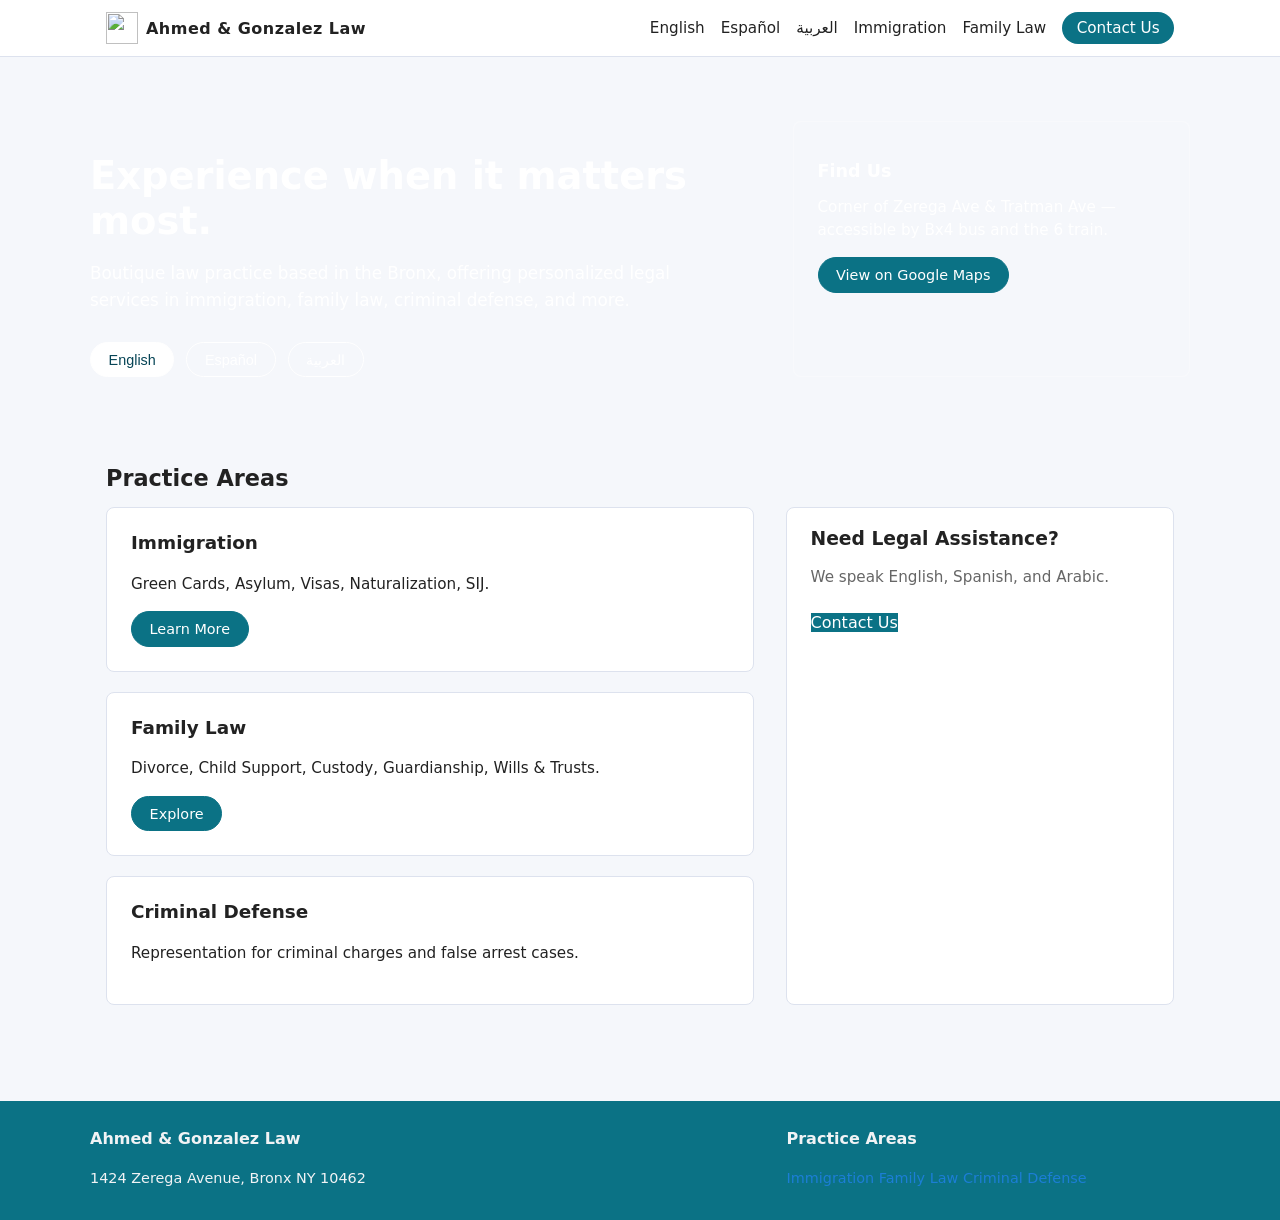
==== index.html @ 52306f24 "Add initial HTML structure for law firm website" ====
<!DOCTYPE html>
<html lang="en">
<head>
  <meta charset="UTF-8">
  <title>Ahmed & Gonzalez Law – Experience when it matters</title>
  <link rel="stylesheet" href="style.css">
</head>
<body>

<header>
  <div class="navbar">
    <div class="brand">
      <img src="images/logo.png" class="brand-icon">
      <div class="brand-title">Ahmed & Gonzalez Law</div>
    </div>
    <nav class="nav-links">
      <a href="index.html">English</a>
      <a href="index.html">Español</a>
      <a href="index.html">العربية</a>
      <a href="immigration.html">Immigration</a>
      <a href="family-law.html">Family Law</a>
      <a href="contact.html" class="btn-primary">Contact Us</a>
    </nav>
  </div>
</header>

<section class="hero" style="background-image:url('images/statue.jpg');">
  <div class="hero-inner">
    <div class="hero-main">
      <h1>Experience when it matters most.</h1>
      <p>Boutique law practice based in the Bronx, offering personalized legal services in immigration, family law, criminal defense, and more.</p>

      <div class="hero-languages">
        <button class="btn-pill primary">English</button>
        <button class="btn-pill">Español</button>
        <button class="btn-pill">العربية</button>
      </div>
    </div>

    <aside class="hero-side">
      <h2>Find Us</h2>
      <p>Corner of Zerega Ave & Tratman Ave — accessible by Bx4 bus and the 6 train.</p>
      <a href="#" class="btn btn-primary">View on Google Maps</a>
    </aside>
  </div>
</section>

<main>
  <section class="section">
    <div class="section-header">
      <h2>Practice Areas</h2>
    </div>

    <div class="grid-2">
      <div>
        <div class="card">
          <h3>Immigration</h3>
          <p>Green Cards, Asylum, Visas, Naturalization, SIJ.</p>
          <a href="immigration.html" class="btn btn-primary">Learn More</a>
        </div>

        <div class="card">
          <h3>Family Law</h3>
          <p>Divorce, Child Support, Custody, Guardianship, Wills & Trusts.</p>
          <a href="family-law.html" class="btn btn-primary">Explore</a>
        </div>

        <div class="card">
          <h3>Criminal Defense</h3>
          <p>Representation for criminal charges and false arrest cases.</p>
        </div>
      </div>

      <aside class="sidebar">
        <h3>Need Legal Assistance?</h3>
        <p>We speak English, Spanish, and Arabic.</p>
        <a href="contact.html" class="btn-primary">Contact Us</a>
      </aside>
    </div>
  </section>
</main>

<footer>
  <div class="footer-inner">
    <div>
      <h4>Ahmed & Gonzalez Law</h4>
      <p>1424 Zerega Avenue, Bronx NY 10462</p>
    </div>
    <div>
      <h4>Practice Areas</h4>
      <a href="immigration.html">Immigration</a>
      <a href="family-law.html">Family Law</a>
      <a href="contact.html">Criminal Defense</a>
    </div>
  </div>
</footer>

</body>
</html>
---- style.css ----
:root {
  --primary: #0b7285;
  --primary-dark: #074556;
  --accent: #1c7ed6;
  --bg: #f5f7fb;
  --text: #222;
  --muted: #666;
  --danger: #c92a2a;
  --border: #dde2ee;
  --card-bg: #ffffff;
  --footer-bg: #0b7285;
  --footer-text: #f1f3f5;
  --max-width: 1100px;
  --radius: 8px;
}

*,
*::before,
*::after {
  box-sizing: border-box;
}

body {
  margin: 0;
  font-family: system-ui, -apple-system, BlinkMacSystemFont, "Segoe UI", sans-serif;
  background: var(--bg);
  color: var(--text);
}

a {
  color: var(--accent);
  text-decoration: none;
}

a:hover {
  text-decoration: underline;
}

header {
  background: #ffffff;
  border-bottom: 1px solid var(--border);
}

.navbar {
  max-width: var(--max-width);
  margin: 0 auto;
  padding: 0.75rem 1rem;
  display: flex;
  align-items: center;
  justify-content: space-between;
}

.brand {
  display: flex;
  align-items: center;
  gap: 0.5rem;
}

.brand-icon {
  width: 32px;
  height: 32px;
}

.brand-title {
  font-weight: 600;
  letter-spacing: 0.03em;
}

.nav-links {
  display: flex;
  align-items: center;
  gap: 1rem;
  font-size: 0.95rem;
}

.nav-links a {
  color: var(--text);
  font-weight: 500;
}

.nav-links .btn-primary {
  padding: 0.45rem 0.9rem;
  border-radius: 999px;
  background: var(--primary);
  color: #fff;
  border: none;
}

.nav-links .btn-primary:hover {
  background: var(--primary-dark);
  text-decoration: none;
}

/* Hero */

.hero {
  background: linear-gradient(
      to bottom,
      rgba(7, 69, 86, 0.85),
      rgba(7, 69, 86, 0.92)
    ),
    url("images/statue.jpg") center/cover no-repeat;
  color: #fff;
  padding: 4rem 1rem 3rem;
}

.hero-inner {
  max-width: var(--max-width);
  margin: 0 auto;
  display: grid;
  grid-template-columns: minmax(0, 2fr) minmax(0, 1.2fr);
  gap: 2.5rem;
}

.hero-main h1 {
  font-size: 2.4rem;
  margin-bottom: 0.75rem;
}

.hero-main p {
  font-size: 1.05rem;
  line-height: 1.6;
  max-width: 620px;
}

.hero-languages {
  margin-top: 1.75rem;
  display: flex;
  flex-wrap: wrap;
  gap: 0.75rem;
}

.btn-pill {
  padding: 0.55rem 1.1rem;
  border-radius: 999px;
  border: 1px solid #fff;
  background: transparent;
  color: #fff;
  font-size: 0.9rem;
  cursor: pointer;
}

.btn-pill.primary {
  background: #fff;
  color: var(--primary-dark);
}

.hero-side {
  background: rgba(255, 255, 255, 0.08);
  border-radius: var(--radius);
  padding: 1.5rem;
  border: 1px solid rgba(255, 255, 255, 0.25);
}

.hero-side h2 {
  font-size: 1.1rem;
  margin-bottom: 0.75rem;
}

.hero-side p {
  font-size: 0.95rem;
  line-height: 1.5;
}

/* Main layout */

main {
  max-width: var(--max-width);
  margin: 0 auto;
  padding: 2.5rem 1rem 3.5rem;
}

.section {
  margin-bottom: 2.5rem;
}

.section-header {
  margin-bottom: 1rem;
}

.section-header h2 {
  font-size: 1.4rem;
  margin: 0;
}

.section-header p {
  margin: 0.35rem 0 0;
  color: var(--muted);
  font-size: 0.95rem;
}

.card {
  background: var(--card-bg);
  border-radius: var(--radius);
  border: 1px solid var(--border);
  padding: 1.5rem;
}

.card + .card {
  margin-top: 1.25rem;
}

.card h3 {
  margin-top: 0;
  font-size: 1.15rem;
}

.card p {
  font-size: 0.95rem;
  line-height: 1.6;
}

.card ul {
  margin: 0.5rem 0 0.5rem 1.2rem;
  padding: 0;
  font-size: 0.95rem;
}

.card li {
  margin-bottom: 0.25rem;
}

/* Two-column content */

.grid-2 {
  display: grid;
  grid-template-columns: minmax(0, 2fr) minmax(0, 1.2fr);
  gap: 2rem;
}

.sidebar {
  background: var(--card-bg);
  border-radius: var(--radius);
  border: 1px solid var(--border);
  padding: 1.25rem 1.5rem;
}

.sidebar h3 {
  margin-top: 0;
}

.sidebar p {
  font-size: 0.95rem;
  color: var(--muted);
}

.sidebar .btn-primary {
  display: inline-block;
  margin-top: 0.75rem;
}

/* Buttons */

.btn {
  display: inline-block;
  padding: 0.55rem 1.1rem;
  border-radius: 999px;
  border: 1px solid var(--border);
  background: #fff;
  color: var(--primary-dark);
  font-size: 0.9rem;
  cursor: pointer;
}

.btn-primary {
  border-color: var(--primary);
  background: var(--primary);
  color: #fff;
}

.btn-primary:hover {
  background: var(--primary-dark);
}

.btn-outline {
  background: transparent;
}

/* Forms */

form {
  display: grid;
  gap: 0.75rem;
}

label {
  font-size: 0.9rem;
  font-weight: 500;
}

input,
select,
textarea {
  width: 100%;
  padding: 0.5rem 0.6rem;
  border-radius: 6px;
  border: 1px solid var(--border);
  font-size: 0.9rem;
  font-family: inherit;
}

textarea {
  min-height: 120px;
  resize: vertical;
}

.disclaimer {
  font-size: 0.8rem;
  color: var(--danger);
  margin-top: 0.5rem;
}

/* Footer */

footer {
  background: var(--footer-bg);
  color: var(--footer-text);
  padding: 1.75rem 1rem 1.25rem;
}

.footer-inner {
  max-width: var(--max-width);
  margin: 0 auto;
  display: grid;
  grid-template-columns: minmax(0, 2fr) minmax(0, 1.2fr);
  gap: 1.5rem;
  font-size: 0.9rem;
}

.footer-inner h4 {
  margin-top: 0;
  font-size: 1rem;
}

.footer-links {
  display: flex;
  flex-wrap: wrap;
  gap: 0.75rem;
  margin-top: 0.5rem;
}

.footer-links a {
  color: var(--footer-text);
  font-size: 0.85rem;
}

.footer-bottom {
  max-width: var(--max-width);
  margin: 0.75rem auto 0;
  font-size: 0.8rem;
  color: #dbe4ff;
  display: flex;
  justify-content: space-between;
  flex-wrap: wrap;
}

/* Responsive */

@media (max-width: 900px) {
  .hero-inner,
  .grid-2,
  .footer-inner {
    grid-template-columns: minmax(0, 1fr);
  }
}

@media (max-width: 640px) {
  .nav-links {
    display: none;
  }
}
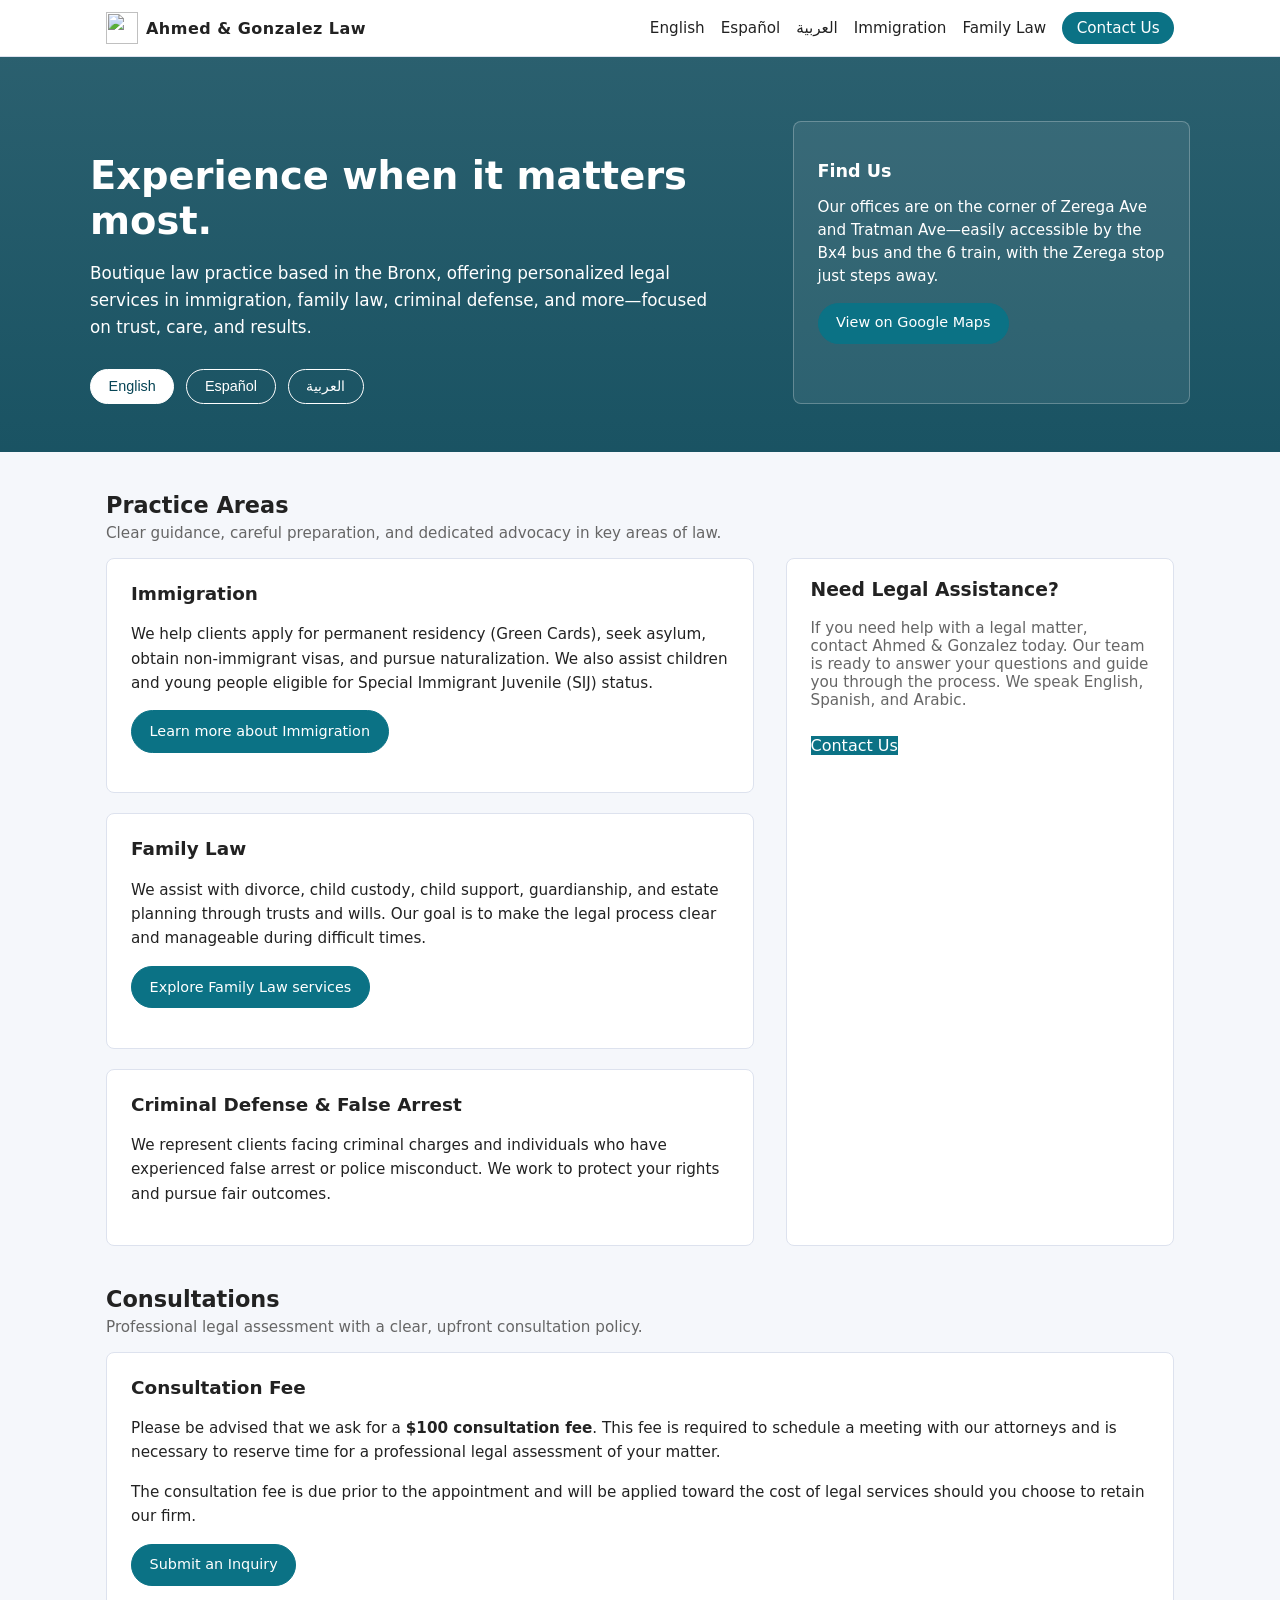
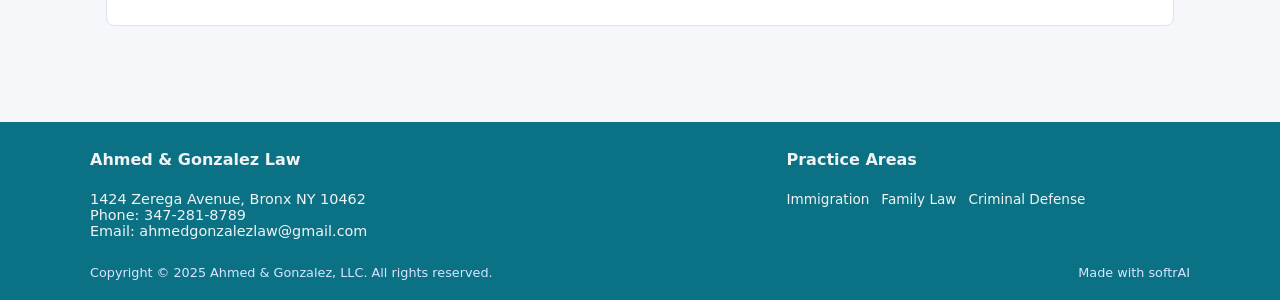
==== commit 2f8f0295: "Refactor index.html with includes and content updates Updated the HTML structure by including header" ====
--- a/index.html
+++ b/index.html
@@ -4,31 +4,23 @@
   <meta charset="UTF-8">
   <title>Ahmed & Gonzalez Law – Experience when it matters</title>
   <link rel="stylesheet" href="style.css">
+  <script src="include.js" defer></script>
 </head>
+
 <body>
 
-<header>
-  <div class="navbar">
-    <div class="brand">
-      <img src="images/logo.png" class="brand-icon">
-      <div class="brand-title">Ahmed & Gonzalez Law</div>
-    </div>
-    <nav class="nav-links">
-      <a href="index.html">English</a>
-      <a href="index.html">Español</a>
-      <a href="index.html">العربية</a>
-      <a href="immigration.html">Immigration</a>
-      <a href="family-law.html">Family Law</a>
-      <a href="contact.html" class="btn-primary">Contact Us</a>
-    </nav>
-  </div>
-</header>
+<!-- HEADER INCLUDE -->
+<div data-include="header.html"></div>
 
-<section class="hero" style="background-image:url('images/statue.jpg');">
+<!-- HERO SECTION -->
+<section class="hero">
   <div class="hero-inner">
     <div class="hero-main">
       <h1>Experience when it matters most.</h1>
-      <p>Boutique law practice based in the Bronx, offering personalized legal services in immigration, family law, criminal defense, and more.</p>
+      <p>
+        Boutique law practice based in the Bronx, offering personalized legal services in immigration,
+        family law, criminal defense, and more—focused on trust, care, and results.
+      </p>
 
       <div class="hero-languages">
         <button class="btn-pill primary">English</button>
@@ -39,61 +31,94 @@
 
     <aside class="hero-side">
       <h2>Find Us</h2>
-      <p>Corner of Zerega Ave & Tratman Ave — accessible by Bx4 bus and the 6 train.</p>
-      <a href="#" class="btn btn-primary">View on Google Maps</a>
+      <p>
+        Our offices are on the corner of Zerega Ave and Tratman Ave—easily accessible by the Bx4 bus and the 6 train,
+        with the Zerega stop just steps away.
+      </p>
+      <p style="margin-top:0.75rem;">
+        <a href="https://maps.google.com" class="btn btn-primary">View on Google Maps</a>
+      </p>
     </aside>
   </div>
 </section>
 
+<!-- MAIN CONTENT -->
 <main>
   <section class="section">
     <div class="section-header">
       <h2>Practice Areas</h2>
+      <p>Clear guidance, careful preparation, and dedicated advocacy in key areas of law.</p>
     </div>
 
     <div class="grid-2">
       <div>
         <div class="card">
           <h3>Immigration</h3>
-          <p>Green Cards, Asylum, Visas, Naturalization, SIJ.</p>
-          <a href="immigration.html" class="btn btn-primary">Learn More</a>
+          <p>
+            We help clients apply for permanent residency (Green Cards), seek asylum, obtain non‑immigrant visas,
+            and pursue naturalization. We also assist children and young people eligible for Special Immigrant Juvenile (SIJ) status.
+          </p>
+          <p style="margin-top:0.5rem;">
+            <a href="immigration.html" class="btn btn-primary">Learn more about Immigration</a>
+          </p>
         </div>
 
         <div class="card">
           <h3>Family Law</h3>
-          <p>Divorce, Child Support, Custody, Guardianship, Wills & Trusts.</p>
-          <a href="family-law.html" class="btn btn-primary">Explore</a>
+          <p>
+            We assist with divorce, child custody, child support, guardianship, and estate planning through trusts and wills.
+            Our goal is to make the legal process clear and manageable during difficult times.
+          </p>
+          <p style="margin-top:0.5rem;">
+            <a href="family-law.html" class="btn btn-primary">Explore Family Law services</a>
+          </p>
         </div>
 
         <div class="card">
-          <h3>Criminal Defense</h3>
-          <p>Representation for criminal charges and false arrest cases.</p>
+          <h3>Criminal Defense & False Arrest</h3>
+          <p>
+            We represent clients facing criminal charges and individuals who have experienced false arrest or police misconduct.
+            We work to protect your rights and pursue fair outcomes.
+          </p>
         </div>
       </div>
 
       <aside class="sidebar">
         <h3>Need Legal Assistance?</h3>
-        <p>We speak English, Spanish, and Arabic.</p>
+        <p>
+          If you need help with a legal matter, contact Ahmed & Gonzalez today. Our team is ready to answer your questions
+          and guide you through the process. We speak English, Spanish, and Arabic.
+        </p>
         <a href="contact.html" class="btn-primary">Contact Us</a>
       </aside>
     </div>
   </section>
+
+  <section class="section">
+    <div class="section-header">
+      <h2>Consultations</h2>
+      <p>Professional legal assessment with a clear, upfront consultation policy.</p>
+    </div>
+
+    <div class="card">
+      <h3>Consultation Fee</h3>
+      <p>
+        Please be advised that we ask for a <strong>$100 consultation fee</strong>. This fee is required to schedule a meeting
+        with our attorneys and is necessary to reserve time for a professional legal assessment of your matter.
+      </p>
+      <p>
+        The consultation fee is due prior to the appointment and will be applied toward the cost of legal services
+        should you choose to retain our firm.
+      </p>
+      <p style="margin-top:0.75rem;">
+        <a href="contact.html" class="btn btn-primary">Submit an Inquiry</a>
+      </p>
+    </div>
+  </section>
 </main>
 
-<footer>
-  <div class="footer-inner">
-    <div>
-      <h4>Ahmed & Gonzalez Law</h4>
-      <p>1424 Zerega Avenue, Bronx NY 10462</p>
-    </div>
-    <div>
-      <h4>Practice Areas</h4>
-      <a href="immigration.html">Immigration</a>
-      <a href="family-law.html">Family Law</a>
-      <a href="contact.html">Criminal Defense</a>
-    </div>
-  </div>
-</footer>
+<!-- FOOTER INCLUDE -->
+<div data-include="footer.html"></div>
 
 </body>
 </html>
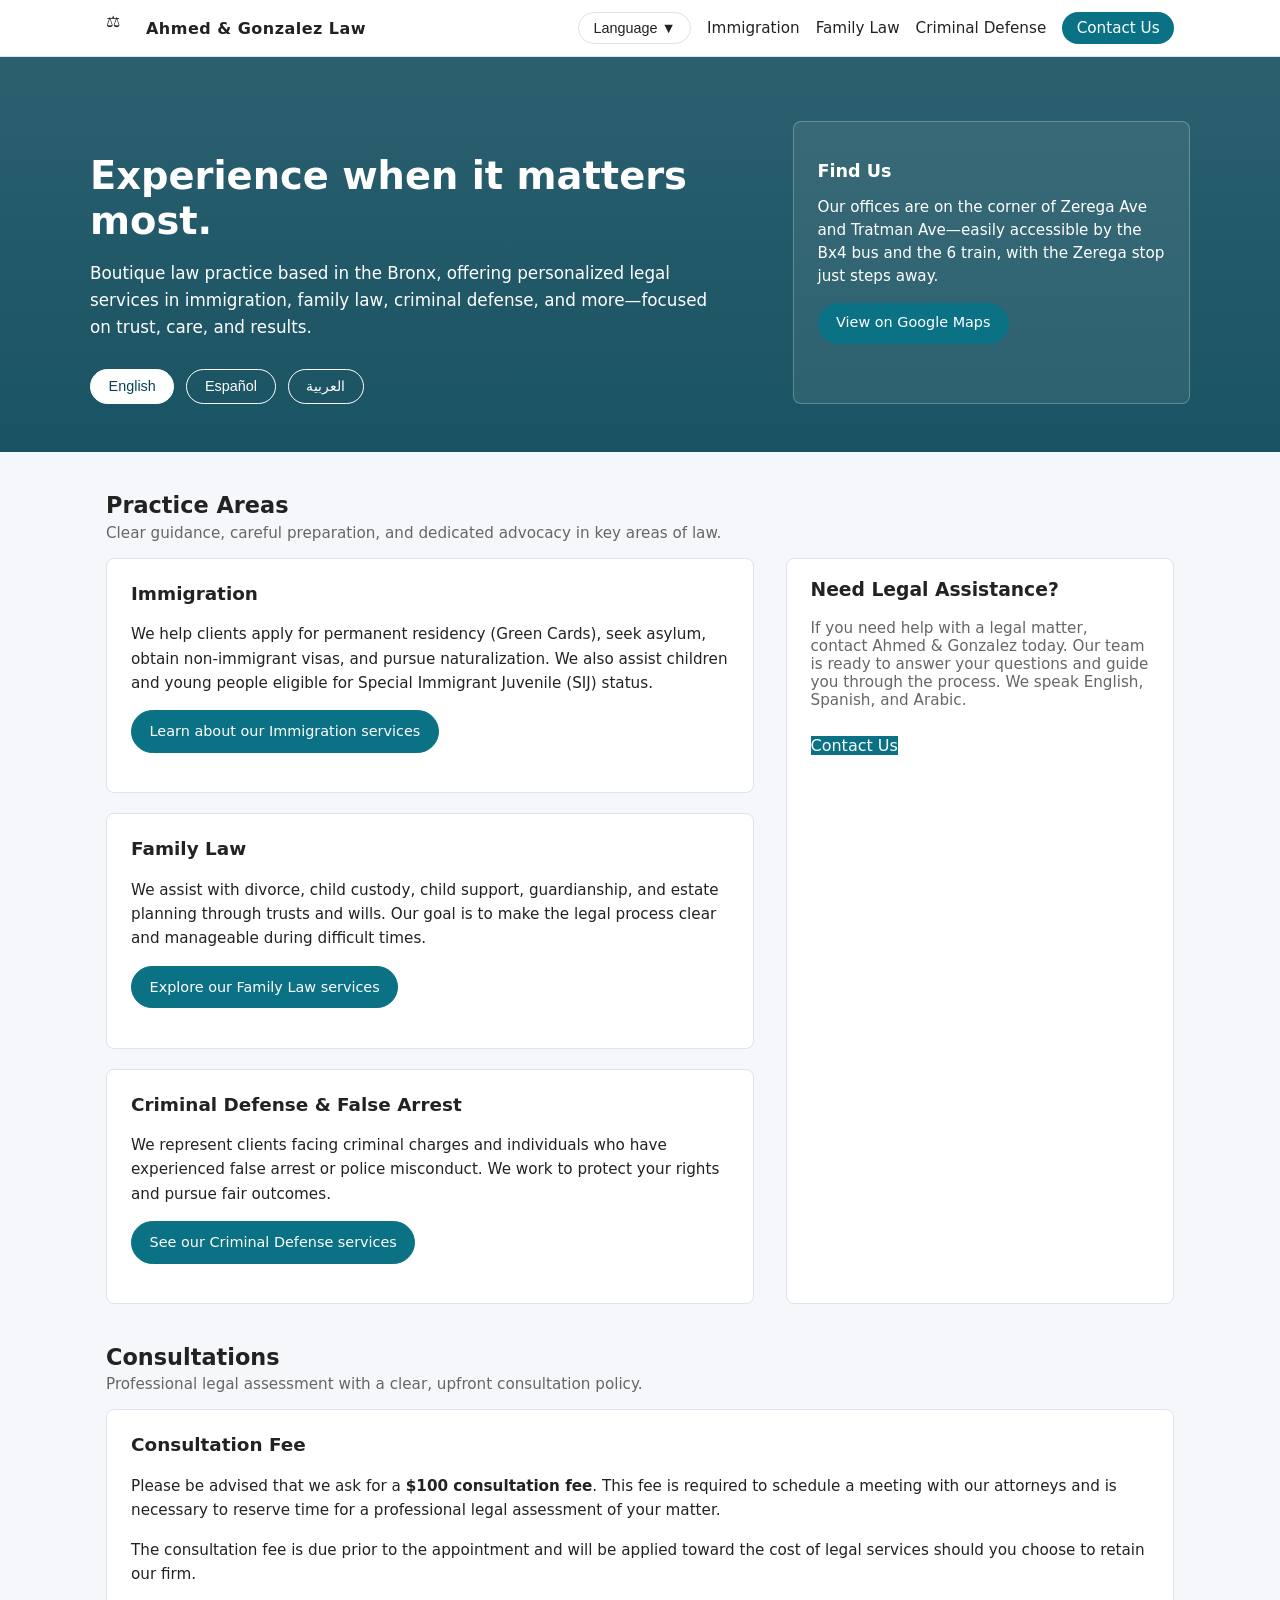
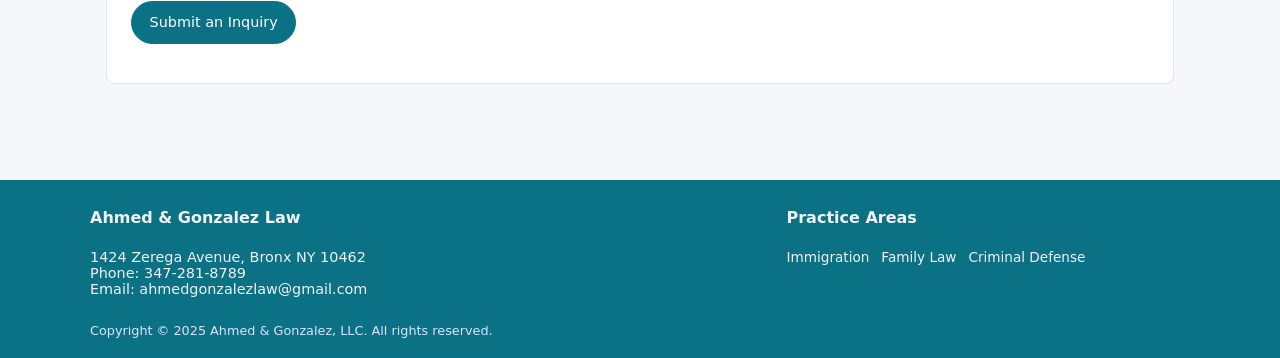
==== commit fc15420e: "Update links to provide clearer service descriptions" ====
--- a/index.html
+++ b/index.html
@@ -59,7 +59,7 @@
             and pursue naturalization. We also assist children and young people eligible for Special Immigrant Juvenile (SIJ) status.
           </p>
           <p style="margin-top:0.5rem;">
-            <a href="immigration.html" class="btn btn-primary">Learn more about Immigration</a>
+            <a href="immigration.html" class="btn btn-primary">Learn about our Immigration services</a>
           </p>
         </div>
 
@@ -70,7 +70,7 @@
             Our goal is to make the legal process clear and manageable during difficult times.
           </p>
           <p style="margin-top:0.5rem;">
-            <a href="family-law.html" class="btn btn-primary">Explore Family Law services</a>
+            <a href="family-law.html" class="btn btn-primary">Explore our Family Law services</a>
           </p>
         </div>
 
@@ -79,6 +79,9 @@
           <p>
             We represent clients facing criminal charges and individuals who have experienced false arrest or police misconduct.
             We work to protect your rights and pursue fair outcomes.
+          </p>
+          <p>
+             <a href="criminal-defense.html" class="btn btn-primary">See our Criminal Defense services</a>
           </p>
         </div>
       </div>
--- a/style.css
+++ b/style.css
@@ -369,3 +369,47 @@
     display: none;
   }
 }
+
+/* Dropdown */
+.dropdown {
+  position: relative;
+}
+
+.dropdown-btn {
+  background: #fff;
+  border: 1px solid var(--border);
+  padding: 0.45rem 0.9rem;
+  border-radius: 999px;
+  cursor: pointer;
+  font-size: 0.9rem;
+  color: var(--text);
+}
+
+.dropdown-btn:hover {
+  background: var(--bg);
+}
+
+.dropdown-menu {
+  display: none;
+  position: absolute;
+  top: 110%;
+  left: 0;
+  background: #fff;
+  border: 1px solid var(--border);
+  border-radius: var(--radius);
+  box-shadow: 0 4px 12px rgba(0,0,0,0.08);
+  min-width: 150px;
+  padding: 0.5rem 0;
+  z-index: 20;
+}
+
+.dropdown-menu a {
+  display: block;
+  padding: 0.5rem 1rem;
+  color: var(--text);
+  font-size: 0.9rem;
+}
+
+.dropdown-menu a:hover {
+  background: var(--bg);
+}
